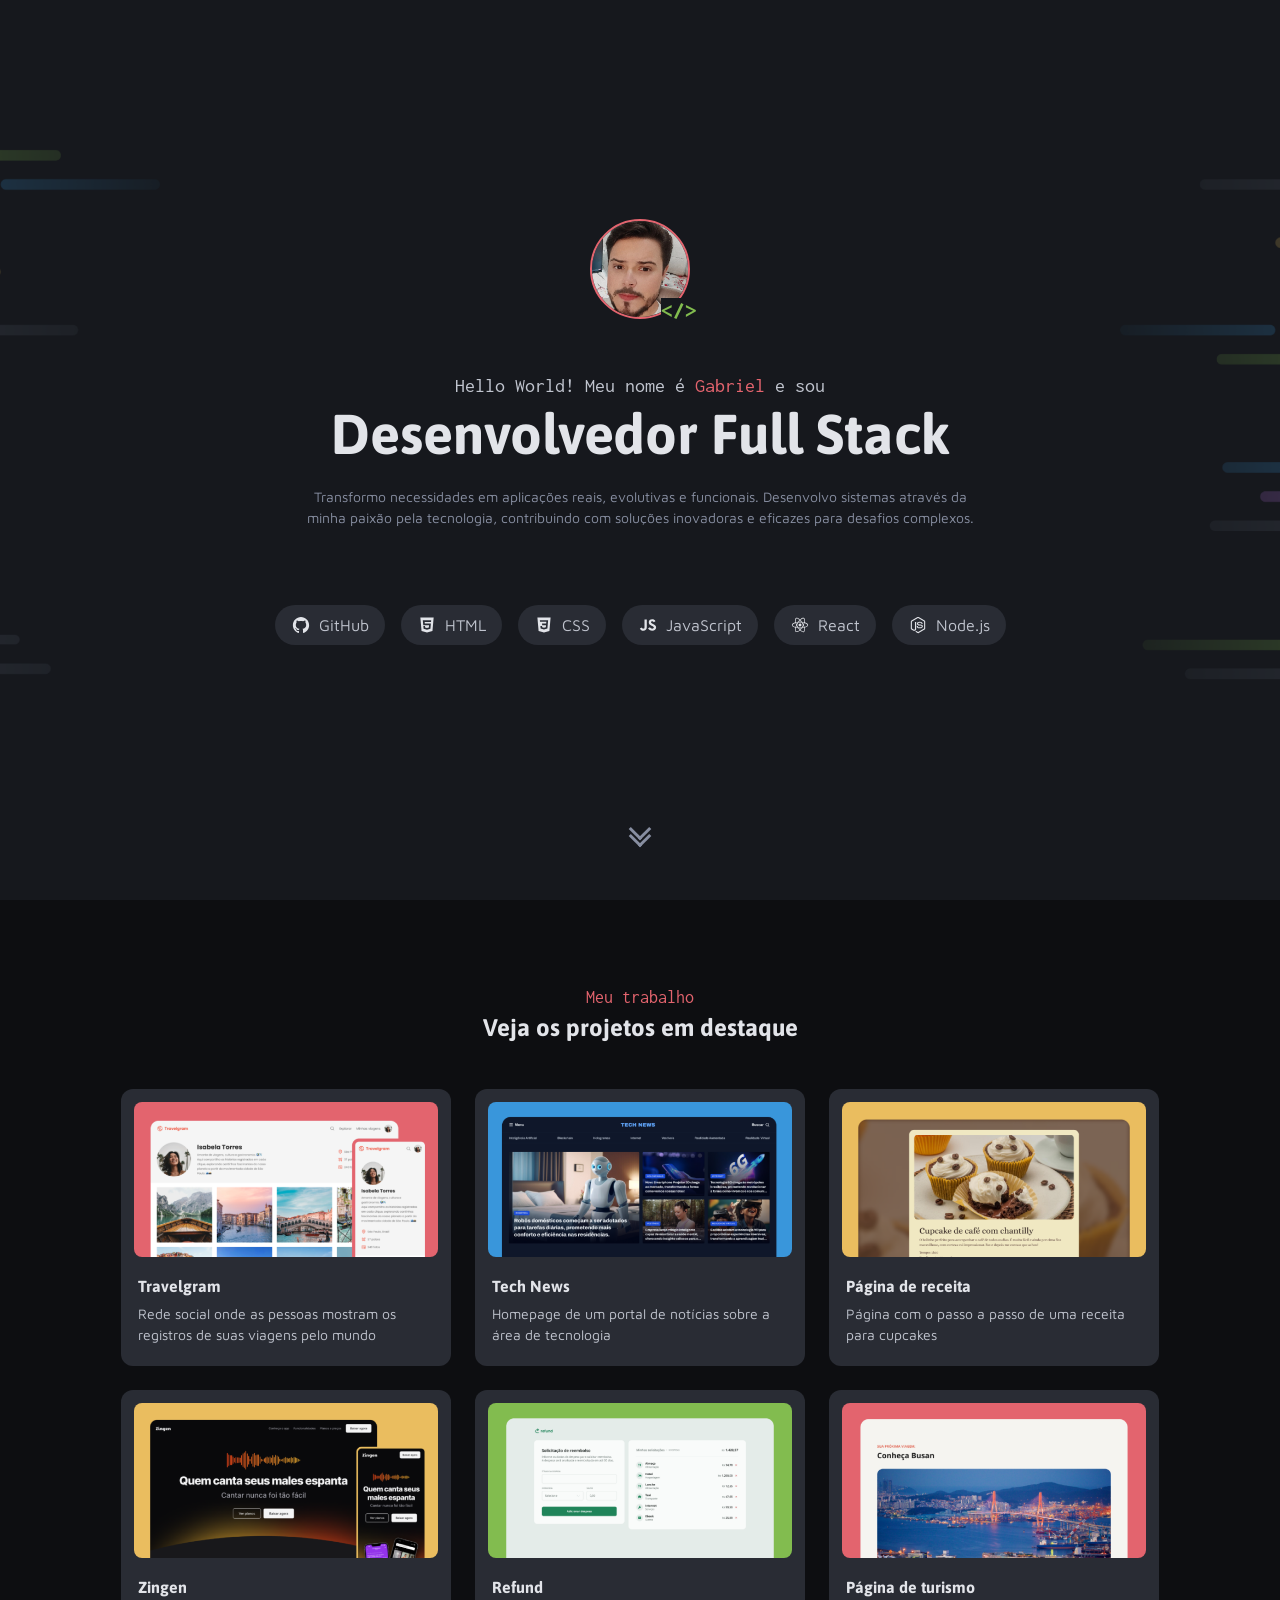
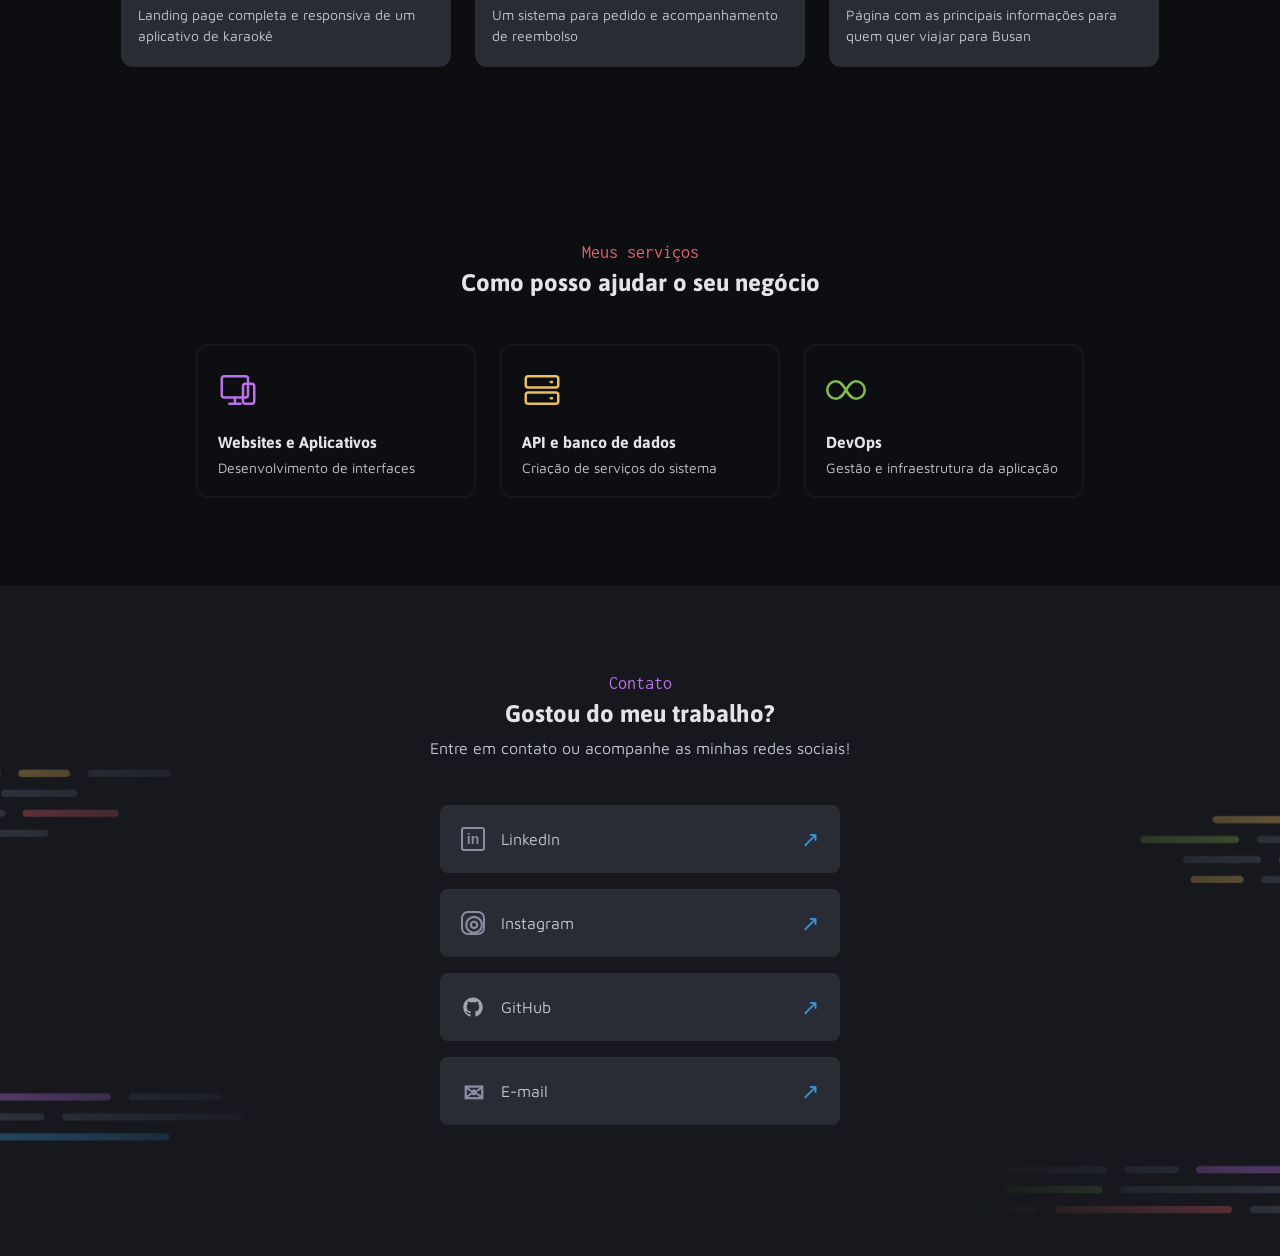
==== index.html @ c6461d86 "initial Comit" ====
<!DOCTYPE html>
<html lang="pt-BR">
<head>
    <meta charset="UTF-8">
    <meta name="viewport" content="width=device-width, initial-scale=1.0">
    <meta name="description" content="Portfólio de Gabriel, desenvolvedor full stack. Conheça meus projetos, serviços e tecnologias.">
    <title>Gabriel | Desenvolvedor Full Stack</title>
    <link rel="preconnect" href="https://fonts.googleapis.com">
    <link rel="preconnect" href="https://fonts.gstatic.com" crossorigin>
    <link href="https://fonts.googleapis.com/css2?family=Asap:ital,wght@0,100..900;1,100..900&family=Inconsolata:wght@200..900&family=Maven+Pro:wght@400..900&display=swap" rel="stylesheet">
    <link rel="stylesheet" href="styles/global.css">
    <link rel="stylesheet" href="styles/components.css">
    <link rel="stylesheet" href="styles/header.css">
    <link rel="stylesheet" href="styles/sections/projects.css">
    <link rel="stylesheet" href="styles/sections/services.css">
    <link rel="stylesheet" href="styles/footer.css">
</head>
<body>
    <header class="intro" id="inicio" aria-labelledby="intro-title">
        <div class="intro__content">
            <div class="avatar" aria-label="Avatar de Gabriel">
                <span class="avatar__frame">
                    <img class="avatar__photo" src="Projeto-figma/Avatar%20Gabriel.png" alt="Foto de Gabriel">
                </span>
                <span class="avatar__code" aria-hidden="true">&lt;/&gt;</span>
            </div>

            <p class="intro__eyebrow">Hello World! Meu nome é <span>Gabriel</span> e sou</p>
            <h1 id="intro-title">Desenvolvedor Full Stack</h1>
            <p class="intro__description">
                Transformo necessidades em aplicações reais, evolutivas e funcionais.
                Desenvolvo sistemas através da minha paixão pela tecnologia, contribuindo
                com soluções inovadoras e eficazes para desafios complexos.
            </p>

            <ul class="technology-list" aria-label="Tecnologias">
                <li class="technology">
                    <img src="Assets/icons/GitHub.svg" alt="">
                    <span>GitHub</span>
                </li>
                <li class="technology">
                    <img src="Assets/icons/HTML.svg" alt="">
                    <span>HTML</span>
                </li>
                <li class="technology">
                    <img src="Assets/icons/CSS.svg" alt="">
                    <span>CSS</span>
                </li>
                <li class="technology">
                    <img src="Assets/icons/JavaScript.svg" alt="">
                    <span>JavaScript</span>
                </li>
                <li class="technology">
                    <img src="Assets/icons/React.svg" alt="">
                    <span>React</span>
                </li>
                <li class="technology">
                    <img src="Assets/icons/Node.js.svg" alt="">
                    <span>Node.js</span>
                </li>
            </ul>
        </div>

        <a class="scroll-link" href="#projetos" aria-label="Ir para projetos em destaque">
            <span></span>
            <span></span>
        </a>
    </header>

    <main>
        <section class="projects section" id="projetos" aria-labelledby="projects-title">
            <div class="section-heading">
                <p class="section-heading__eyebrow">Meu trabalho</p>
                <h2 id="projects-title">Veja os projetos em destaque</h2>
            </div>

            <div class="project-grid">
                <article class="project-card">
                    <img class="project-card__image" src="Assets/images/Thumbnail_Project-01.png" alt="Prévia do projeto Travelgram">
                    <h3>Travelgram</h3>
                    <p>Rede social onde as pessoas mostram os registros de suas viagens pelo mundo</p>
                </article>
                <article class="project-card">
                    <img class="project-card__image" src="Assets/images/Thumbnail_Project-02.png" alt="Prévia do projeto Tech News">
                    <h3>Tech News</h3>
                    <p>Homepage de um portal de notícias sobre a área de tecnologia</p>
                </article>
                <article class="project-card">
                    <img class="project-card__image" src="Assets/images/Thumbnail_Project-03.png" alt="Prévia de uma página de receita">
                    <h3>Página de receita</h3>
                    <p>Página com o passo a passo de uma receita para cupcakes</p>
                </article>
                <article class="project-card">
                    <img class="project-card__image" src="Assets/images/Thumbnail_Project-04.png" alt="Prévia do projeto Zingen">
                    <h3>Zingen</h3>
                    <p>Landing page completa e responsiva de um aplicativo de karaokê</p>
                </article>
                <article class="project-card">
                    <img class="project-card__image" src="Assets/images/Thumbnail_Project-05.png" alt="Prévia do projeto Refund">
                    <h3>Refund</h3>
                    <p>Um sistema para pedido e acompanhamento de reembolso</p>
                </article>
                <article class="project-card">
                    <img class="project-card__image" src="Assets/images/Thumbnail_Project-06.png" alt="Prévia de uma página de turismo">
                    <h3>Página de turismo</h3>
                    <p>Página com as principais informações para quem quer viajar para Busan</p>
                </article>
            </div>
        </section>

        <section class="services section" id="servicos" aria-labelledby="services-title">
            <div class="section-heading">
                <p class="section-heading__eyebrow">Meus serviços</p>
                <h2 id="services-title">Como posso ajudar o seu negócio</h2>
            </div>

            <div class="service-grid">
                <article class="service-card service-card--purple">
                    <svg viewBox="0 0 32 32" aria-hidden="true">
                        <rect x="3" y="5" width="21" height="17" rx="2"></rect>
                        <path d="M9 27h9M13.5 22v5"></path>
                        <rect x="20" y="11" width="9" height="16" rx="2"></rect>
                    </svg>
                    <h3>Websites e Aplicativos</h3>
                    <p>Desenvolvimento de interfaces</p>
                </article>
                <article class="service-card service-card--yellow">
                    <svg viewBox="0 0 32 32" aria-hidden="true">
                        <rect x="3" y="5" width="26" height="9" rx="2"></rect>
                        <rect x="3" y="18" width="26" height="9" rx="2"></rect>
                        <path d="M23 9.5h1M23 22.5h1"></path>
                    </svg>
                    <h3>API e banco de dados</h3>
                    <p>Criação de serviços do sistema</p>
                </article>
                <article class="service-card service-card--green">
                    <svg viewBox="0 0 32 32" aria-hidden="true">
                        <path d="M16 16c-2.5-4.2-4.5-7-8-7a6 6 0 0 0 0 14c3.5 0 5.5-2.8 8-7Zm0 0c2.5 4.2 4.5 7 8 7a6 6 0 0 0 0-14c-3.5 0-5.5 2.8-8 7Z"></path>
                    </svg>
                    <h3>DevOps</h3>
                    <p>Gestão e infraestrutura da aplicação</p>
                </article>
            </div>
        </section>

    </main>

    <footer class="contact section" id="contato" aria-labelledby="contact-title">
            <div class="section-heading">
                <p class="section-heading__eyebrow">Contato</p>
                <h2 id="contact-title">Gostou do meu trabalho?</h2>
                <p class="section-heading__description">Entre em contato ou acompanhe as minhas redes sociais!</p>
            </div>

            <nav class="contact-links" aria-label="Redes sociais e contato">
                <a class="contact-link" href="https://www.linkedin.com/" target="_blank" rel="noreferrer">
                    <span class="contact-link__icon" aria-hidden="true">in</span>
                    <span>LinkedIn</span>
                    <span class="contact-link__arrow" aria-hidden="true">↗</span>
                </a>
                <a class="contact-link" href="https://www.instagram.com/" target="_blank" rel="noreferrer">
                    <span class="contact-link__icon contact-link__icon--instagram" aria-hidden="true">◎</span>
                    <span>Instagram</span>
                    <span class="contact-link__arrow" aria-hidden="true">↗</span>
                </a>
                <a class="contact-link" href="https://github.com/" target="_blank" rel="noreferrer">
                    <img class="contact-link__github" src="Assets/icons/GitHub.svg" alt="">
                    <span>GitHub</span>
                    <span class="contact-link__arrow" aria-hidden="true">↗</span>
                </a>
                <a class="contact-link" href="mailto:seu-email@exemplo.com">
                    <span class="contact-link__icon contact-link__icon--mail" aria-hidden="true">✉</span>
                    <span>E-mail</span>
                    <span class="contact-link__arrow" aria-hidden="true">↗</span>
                </a>
            </nav>
    </footer>
</body>
</html>
---- styles/global.css ----
:root {
    color-scheme: dark;
    --red: #e3646e;
    --purple: #bb72e9;
    --blue: #3996db;
    --green: #82bc4f;
    --yellow: #eabd5f;
    --gray-100: #e2e4e9;
    --gray-200: #c0c4ce;
    --gray-300: #878ea1;
    --gray-400: #292c34;
    --gray-500: #16181d;
    --gray-600: #0d0e11;
}

* {
    box-sizing: border-box;
}

html {
    scroll-behavior: smooth;
}

body {
    margin: 0;
    background: var(--gray-600);
    color: var(--gray-100);
    font-family: "Maven Pro", sans-serif;
    -webkit-font-smoothing: antialiased;
}

h1,
h2,
h3,
p {
    margin-top: 0;
}

img {
    display: block;
    max-width: 100%;
}

a {
    color: inherit;
}

::selection {
    background: var(--purple);
    color: var(--gray-600);
}

:focus-visible {
    outline: 2px solid var(--blue);
    outline-offset: 4px;
}

@media (prefers-reduced-motion: reduce) {
    html {
        scroll-behavior: auto;
    }

    *,
    *::before,
    *::after {
        transition-duration: 0.01ms !important;
    }
}
---- styles/components.css ----
.section {
    padding: 88px 24px;
}

.section-heading {
    margin: 0 auto 48px;
    text-align: center;
}

.section-heading__eyebrow {
    margin-bottom: 8px;
    color: var(--red);
    font-family: "Inconsolata", monospace;
    font-size: 18px;
}

.section-heading h2 {
    margin-bottom: 0;
    font-family: "Asap", sans-serif;
    font-size: 24px;
    font-weight: 700;
}

.section-heading__description {
    margin: 12px 0 0;
    color: var(--gray-200);
    font-size: 16px;
}

@media (max-width: 500px) {
    .section {
        padding: 72px 20px;
    }

    .section-heading {
        margin-bottom: 36px;
    }

    .section-heading h2 {
        font-size: 22px;
    }
}
---- styles/header.css ----
.intro {
    position: relative;
    display: grid;
    min-height: 750px;
    min-height: 100svh;
    place-items: center;
    overflow: hidden;
    padding: 64px 24px 100px;
    background: var(--gray-500) url("../Assets/Background/Background_Intro.png") center / cover no-repeat;
    text-align: center;
}

.intro__content {
    display: flex;
    width: min(100%, 1040px);
    flex-direction: column;
    align-items: center;
}

.avatar {
    position: relative;
    display: grid;
    width: 100px;
    height: 100px;
    margin-bottom: 56px;
    place-items: center;
    border: 2px solid var(--red);
    border-radius: 50%;
    background: radial-gradient(circle at 35% 30%, #55505d, #282731 62%, #17181e);
}

.avatar__frame {
    position: absolute;
    inset: 0;
    overflow: hidden;
    border-radius: 50%;
}

.avatar__photo {
    width: 100%;
    height: 100%;
    object-fit: cover;
    object-position: center 45%;
    transform: scale(1.15) translate(-6%, 3%);
}

.avatar__code {
    position: absolute;
    right: -9px;
    bottom: -5px;
    color: var(--green);
    background: var(--gray-500);
    font-family: "Inconsolata", monospace;
    font-size: 23px;
    font-weight: 700;
}

.intro__eyebrow {
    margin: 0 0 8px;
    color: var(--gray-200);
    font-family: "Inconsolata", monospace;
    font-size: 20px;
}

.intro__eyebrow span {
    color: var(--red);
}

.intro h1 {
    margin-bottom: 20px;
    font-family: "Asap", sans-serif;
    font-size: clamp(2.5rem, 6vw, 3.5rem);
    font-weight: 700;
    line-height: 1.1;
}

.intro__description {
    max-width: 680px;
    margin-bottom: 76px;
    color: var(--gray-300);
    font-size: 14px;
    line-height: 1.55;
}

.technology-list {
    display: flex;
    flex-wrap: wrap;
    justify-content: center;
    gap: 16px;
    margin: 0;
    padding: 0;
    list-style: none;
}

.technology {
    display: inline-flex;
    min-height: 40px;
    align-items: center;
    gap: 8px;
    padding: 8px 16px;
    border-radius: 999px;
    background: var(--gray-400);
    color: var(--gray-200);
    font-size: 16px;
    transition: background-color 160ms ease, color 160ms ease, transform 160ms ease;
}

.technology:hover {
    transform: scale(1.06);
    background: var(--purple);
    color: var(--gray-600);
}

.technology:hover img {
    filter: brightness(0) saturate(100%);
}

.technology img {
    width: 20px;
    height: 20px;
    object-fit: contain;
}

.scroll-link {
    position: absolute;
    bottom: 52px;
    display: grid;
    width: 32px;
    height: 32px;
    place-content: center;
    gap: 0;
}

.scroll-link span {
    width: 16px;
    height: 16px;
    transform: rotate(45deg);
    border-right: 3px solid var(--gray-300);
    border-bottom: 3px solid var(--gray-300);
}

.scroll-link span + span {
    margin-top: -9px;
}

@media (max-width: 760px) {
    .intro {
        min-height: 700px;
        padding-inline: 20px;
    }

    .avatar {
        margin-bottom: 40px;
    }

    .intro__description {
        margin-bottom: 48px;
    }

    .technology-list {
        gap: 10px;
    }

    .technology {
        font-size: 14px;
    }
}

@media (max-width: 500px) {
    .intro {
        min-height: 680px;
        padding: 48px 20px 92px;
    }

    .avatar {
        width: 88px;
        height: 88px;
        margin-bottom: 32px;
    }

    .intro__eyebrow {
        font-size: 16px;
    }

    .intro h1 {
        font-size: 2.35rem;
    }

    .intro__description {
        margin-bottom: 36px;
        font-size: 13px;
    }

    .technology-list {
        max-width: 360px;
    }

    .technology {
        min-height: 36px;
        padding: 7px 12px;
        font-size: 13px;
    }

    .technology img {
        width: 18px;
        height: 18px;
    }
}
---- styles/sections/projects.css ----
.projects {
    background: var(--gray-600);
}

.project-grid {
    display: grid;
    width: min(100%, 1038px);
    grid-template-columns: repeat(3, minmax(0, 1fr));
    gap: 24px;
    margin: 0 auto;
}

.project-card {
    min-width: 0;
    padding: 12px;
    border: 1px solid transparent;
    border-radius: 12px;
    background: var(--gray-400);
    transition: border-color 160ms ease, transform 160ms ease;
}

.project-card:hover {
    transform: translateY(-3px);
    border-color: var(--gray-300);
}

.project-card__image {
    width: 100%;
    aspect-ratio: 306 / 156;
    margin-bottom: 20px;
    border-radius: 8px;
    object-fit: cover;
}

.project-card h3 {
    margin: 0 4px 8px;
    font-family: "Asap", sans-serif;
    font-size: 16px;
    font-weight: 700;
}

.project-card p {
    margin: 0 4px 8px;
    color: var(--gray-200);
    font-size: 14px;
    line-height: 1.5;
}

@media (max-width: 760px) {
    .project-grid {
        grid-template-columns: repeat(2, minmax(0, 1fr));
        gap: 16px;
    }
}

@media (max-width: 500px) {
    .project-grid {
        grid-template-columns: 1fr;
        max-width: 400px;
    }

    .project-card__image {
        aspect-ratio: 306 / 156;
    }
}
---- styles/sections/services.css ----
.services {
    background: var(--gray-600);
}

.service-grid {
    display: grid;
    width: min(100%, 888px);
    grid-template-columns: repeat(3, minmax(0, 1fr));
    gap: 24px;
    margin: 0 auto;
}

.service-card {
    min-height: 154px;
    padding: 24px 20px 20px;
    border: 2px solid var(--gray-500);
    border-radius: 12px;
}

.service-card svg {
    width: 40px;
    height: 40px;
    margin-bottom: 20px;
    fill: none;
    stroke: currentColor;
    stroke-linecap: round;
    stroke-linejoin: round;
    stroke-width: 2;
}

.service-card--purple {
    color: var(--purple);
}

.service-card--yellow {
    color: var(--yellow);
}

.service-card--green {
    color: var(--green);
}

.service-card h3 {
    margin: 0 0 8px;
    color: var(--gray-100);
    font-family: "Asap", sans-serif;
    font-size: 16px;
}

.service-card p {
    margin: 0;
    color: var(--gray-200);
    font-size: 14px;
}

@media (max-width: 760px) {
    .service-grid {
        grid-template-columns: 1fr;
        max-width: 460px;
    }

    .service-card {
        min-height: 0;
    }
}
---- styles/footer.css ----
.contact {
    min-height: 670px;
    background: var(--gray-500) url("../Assets/Background/Background_Contacts.png") center / cover no-repeat;
}

.contact .section-heading {
    margin-bottom: 48px;
}

.contact .section-heading__eyebrow {
    color: var(--purple);
}

.contact-links {
    display: grid;
    width: min(100%, 400px);
    gap: 16px;
    margin: 0 auto;
}

.contact-link {
    display: flex;
    min-height: 68px;
    align-items: center;
    gap: 16px;
    padding: 16px 20px;
    border: 1px solid transparent;
    border-radius: 8px;
    background: var(--gray-400);
    color: var(--gray-200);
    text-decoration: none;
    transition: background-color 160ms ease, border-color 160ms ease, color 160ms ease, transform 160ms ease;
}

.contact-link:hover {
    transform: scale(1.03);
    border-color: var(--purple);
    background: var(--purple);
    color: var(--gray-600);
}

.contact-link:hover .contact-link__icon {
    border-color: var(--gray-600);
    color: var(--gray-600);
}

.contact-link:hover .contact-link__github {
    filter: brightness(0) saturate(100%);
    opacity: 1;
}

.contact-link:hover .contact-link__arrow {
    color: var(--gray-600);
}

.contact-link__icon {
    display: grid;
    width: 24px;
    height: 24px;
    flex: 0 0 24px;
    place-items: center;
    border: 2px solid var(--gray-300);
    border-radius: 3px;
    color: var(--gray-300);
    font-family: Arial, sans-serif;
    font-size: 14px;
    font-weight: 700;
}

.contact-link__icon--instagram {
    border-radius: 7px;
    font-size: 22px;
    line-height: 1;
}

.contact-link__icon--mail {
    border: 0;
    font-size: 25px;
}

.contact-link__github {
    width: 24px;
    height: 24px;
    opacity: 0.65;
}

.contact-link__arrow {
    margin-left: auto;
    color: var(--blue);
    font-size: 22px;
    line-height: 1;
}

@media (max-width: 760px) {
    .contact {
        min-height: 600px;
    }
}

@media (max-width: 500px) {
    .contact-link {
        min-height: 62px;
    }
}
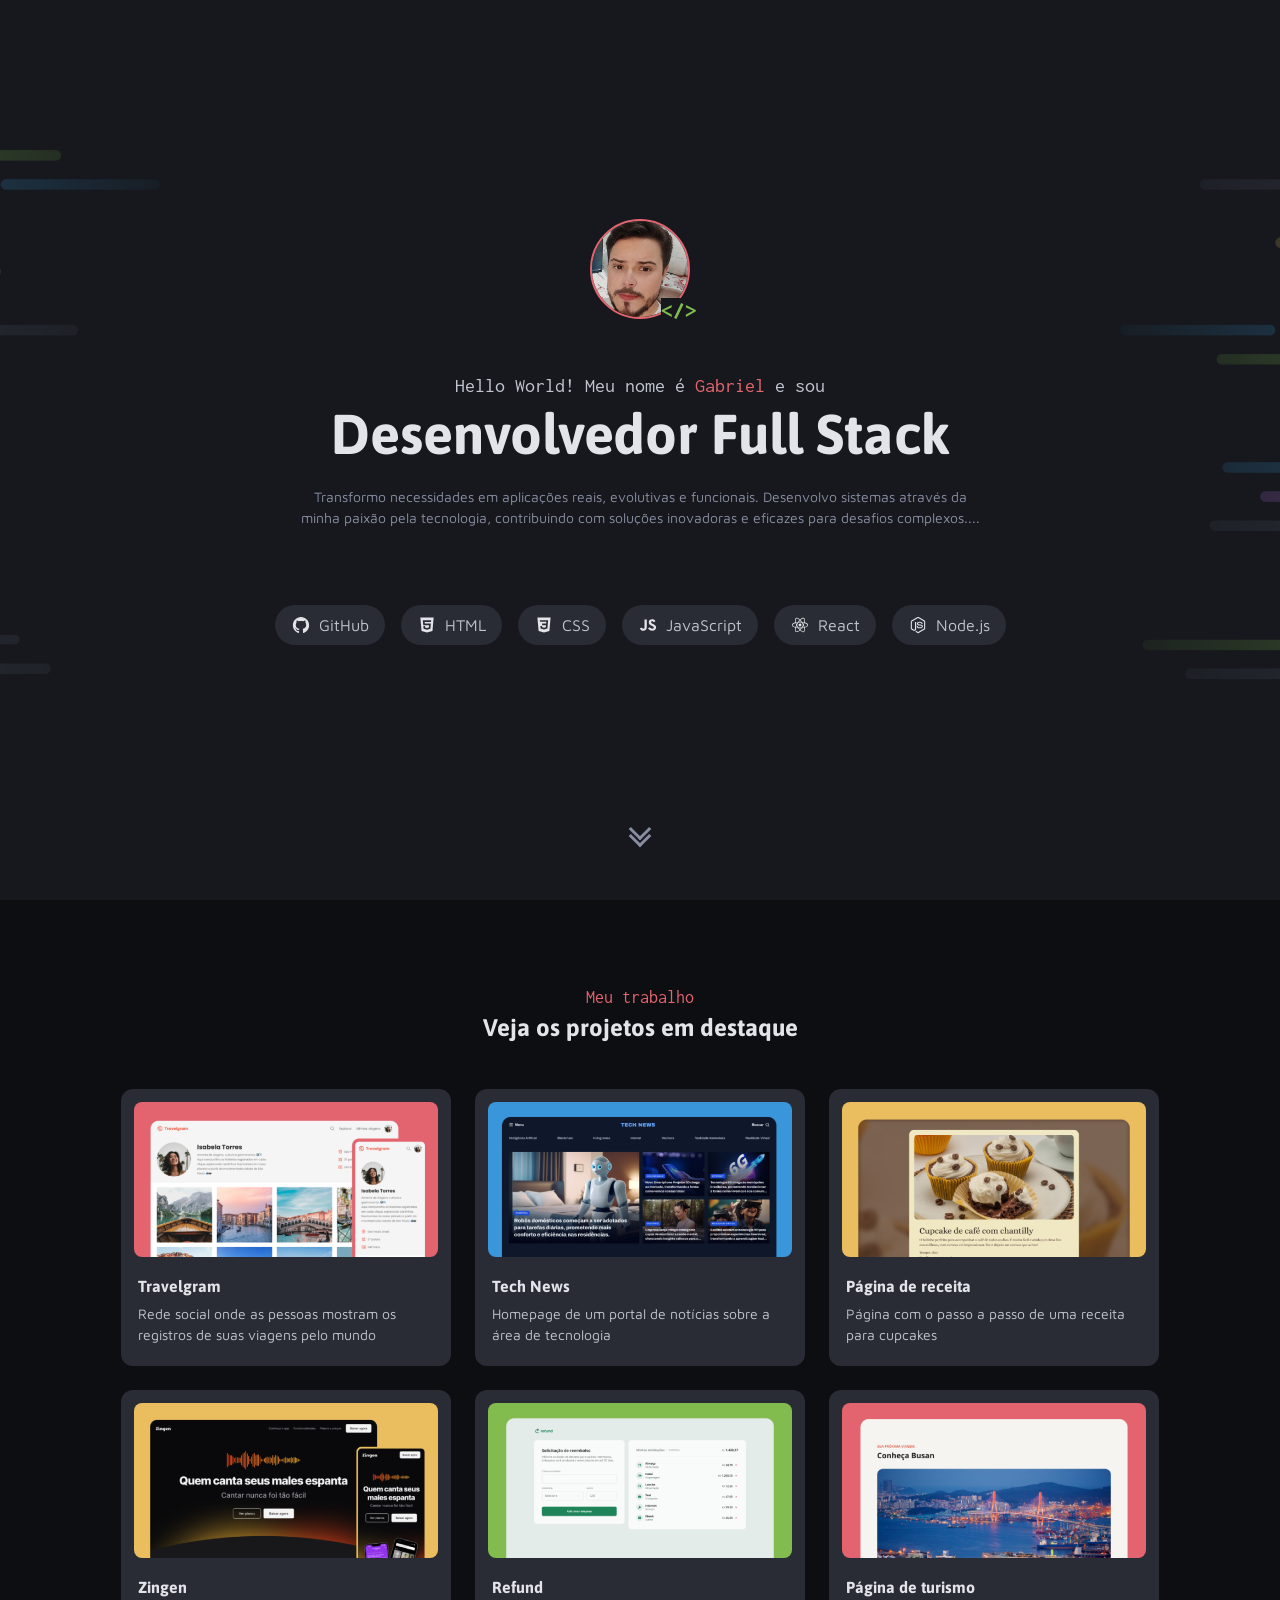
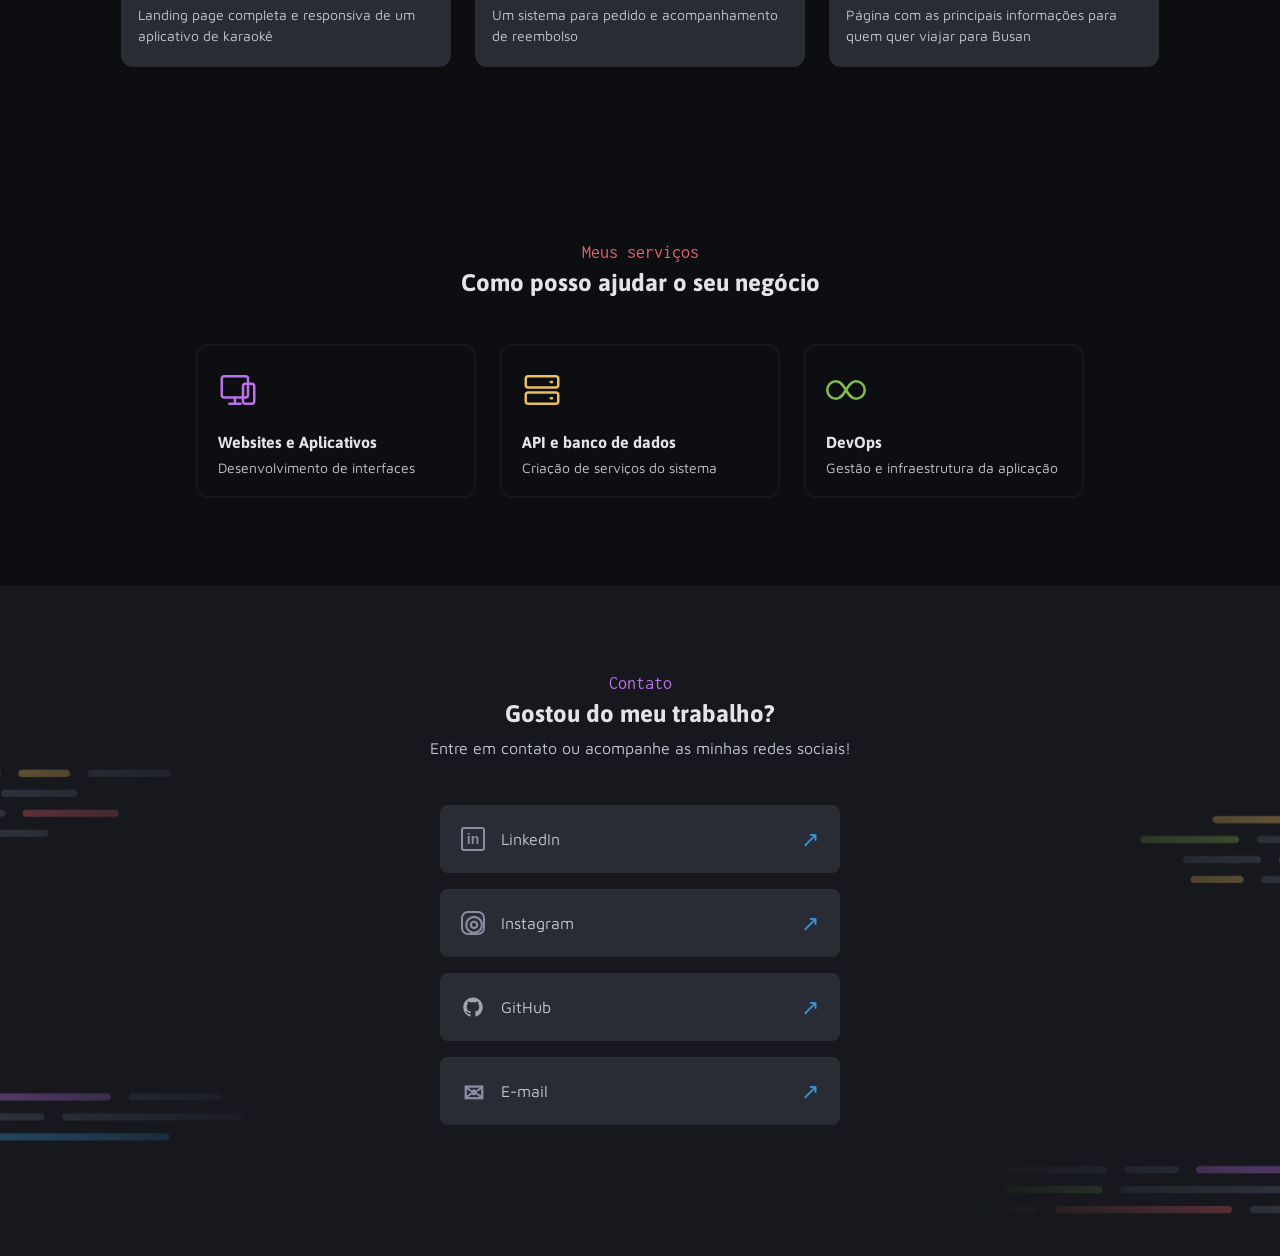
==== commit 639de22a: "Atualizacao para teste de Push" ====
--- a/index.html
+++ b/index.html
@@ -30,7 +30,7 @@
             <p class="intro__description">
                 Transformo necessidades em aplicações reais, evolutivas e funcionais.
                 Desenvolvo sistemas através da minha paixão pela tecnologia, contribuindo
-                com soluções inovadoras e eficazes para desafios complexos.
+                com soluções inovadoras e eficazes para desafios complexos....
             </p>
 
             <ul class="technology-list" aria-label="Tecnologias">
